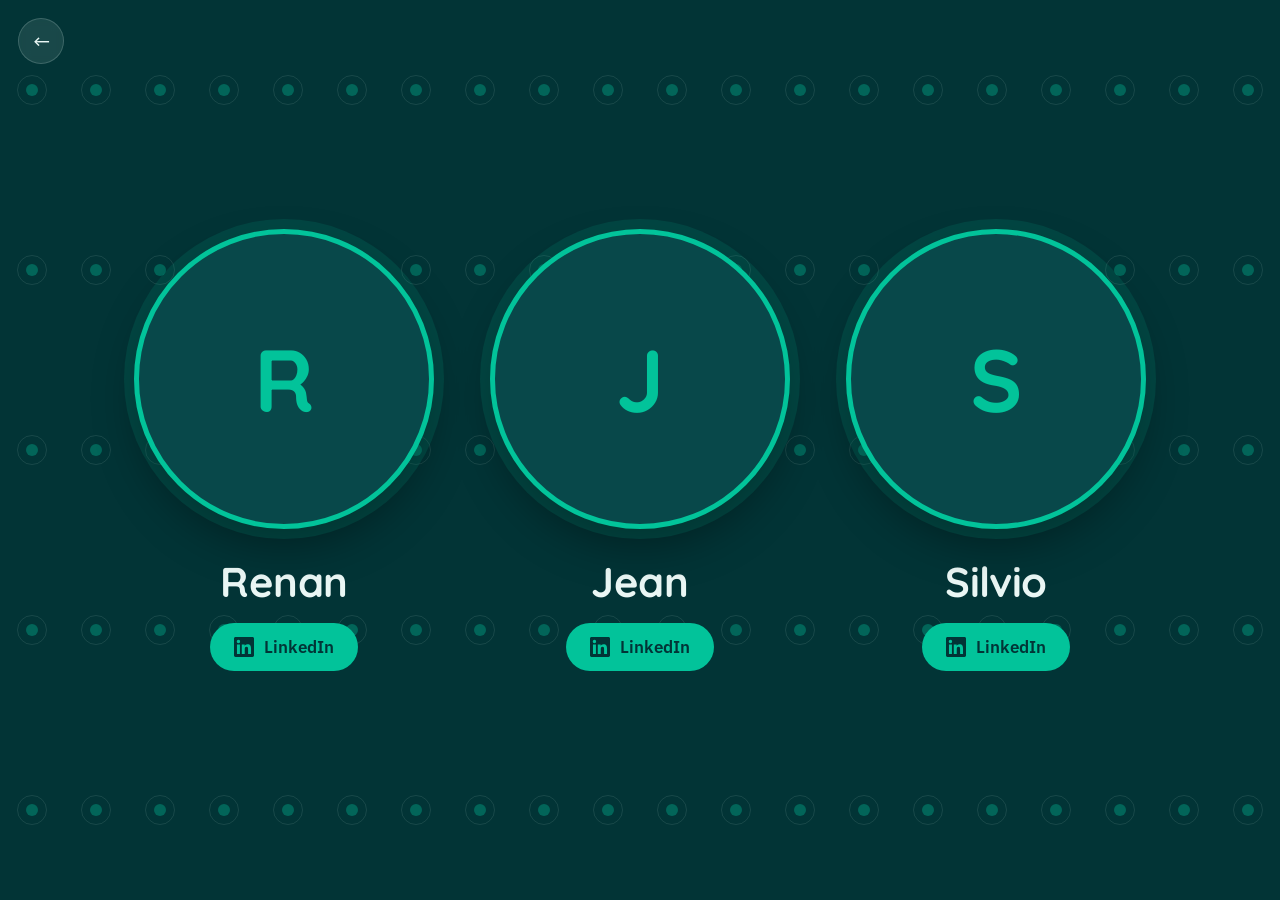
==== equipe.html @ 6020bb51 "feat: site principal deepsentinel" ====
<!doctype html>
<html lang="pt-BR">
<head>
<meta charset="utf-8">
<meta name="viewport" content="width=device-width, initial-scale=1, viewport-fit=cover">
<title>Equipe · DeepSentinel</title>
<meta name="theme-color" content="#023436">
<link rel="icon" type="image/png" href="assets/icone.png">
<link rel="preconnect" href="https://fonts.googleapis.com">
<link rel="preconnect" href="https://fonts.gstatic.com" crossorigin>
<link href="https://fonts.googleapis.com/css2?family=IBM+Plex+Sans:wght@400;600&family=Quicksand:wght@600;700&display=swap" rel="stylesheet">
<link rel="stylesheet" href="styles.css">
</head>
<body class="escuro">

<div class="olhos" aria-hidden="true"></div>
<a class="voltar" href="index.html" data-ir="index.html" data-cor="#F7F7F7" aria-label="Voltar">←</a>

<!--
  COMO EDITAR
  1. Troque o href de cada pessoa pelo link do LinkedIn.
  2. Fotos em assets/fotos/: renan.jpg, jean.jpg, silvio.jpg (sem foto, aparece a inicial).
  3. Para acrescentar sobrenome, edite o <h2>.
-->
<main class="lista">

  <a class="pessoa" href="https://www.linkedin.com/in/COLE-O-LINK-DO-RENAN" target="_blank" rel="noopener noreferrer" aria-label="Abrir o LinkedIn do Renan">
    <div class="foto"><span class="ini" aria-hidden="true">R</span><img src="assets/fotos/renan.jpg" alt="Foto do Renan" onerror="this.remove()"></div>
    <h2>Renan</h2>
    <span class="pill"><svg viewBox="0 0 24 24" fill="currentColor" aria-hidden="true"><path d="M20.45 20.45h-3.56v-5.57c0-1.33-.03-3.04-1.85-3.04-1.86 0-2.14 1.45-2.14 2.94v5.67H9.35V9h3.41v1.56h.05c.48-.9 1.64-1.85 3.37-1.85 3.6 0 4.27 2.37 4.27 5.46v6.28zM5.34 7.43a2.06 2.06 0 1 1 0-4.13 2.06 2.06 0 0 1 0 4.13zM7.12 20.45H3.56V9h3.56v11.45zM22.22 0H1.77C.79 0 0 .77 0 1.73v20.54C0 23.23.79 24 1.77 24h20.45c.98 0 1.78-.77 1.78-1.73V1.73C24 .77 23.2 0 22.22 0z"/></svg>LinkedIn</span>
  </a>

  <a class="pessoa" href="https://www.linkedin.com/in/COLE-O-LINK-DO-JEAN" target="_blank" rel="noopener noreferrer" aria-label="Abrir o LinkedIn do Jean">
    <div class="foto"><span class="ini" aria-hidden="true">J</span><img src="assets/fotos/jean.jpg" alt="Foto do Jean" onerror="this.remove()"></div>
    <h2>Jean</h2>
    <span class="pill"><svg viewBox="0 0 24 24" fill="currentColor" aria-hidden="true"><path d="M20.45 20.45h-3.56v-5.57c0-1.33-.03-3.04-1.85-3.04-1.86 0-2.14 1.45-2.14 2.94v5.67H9.35V9h3.41v1.56h.05c.48-.9 1.64-1.85 3.37-1.85 3.6 0 4.27 2.37 4.27 5.46v6.28zM5.34 7.43a2.06 2.06 0 1 1 0-4.13 2.06 2.06 0 0 1 0 4.13zM7.12 20.45H3.56V9h3.56v11.45zM22.22 0H1.77C.79 0 0 .77 0 1.73v20.54C0 23.23.79 24 1.77 24h20.45c.98 0 1.78-.77 1.78-1.73V1.73C24 .77 23.2 0 22.22 0z"/></svg>LinkedIn</span>
  </a>

  <a class="pessoa" href="https://www.linkedin.com/in/COLE-O-LINK-DO-SILVIO" target="_blank" rel="noopener noreferrer" aria-label="Abrir o LinkedIn do Silvio">
    <div class="foto"><span class="ini" aria-hidden="true">S</span><img src="assets/fotos/silvio.jpg" alt="Foto do Silvio" onerror="this.remove()"></div>
    <h2>Silvio</h2>
    <span class="pill"><svg viewBox="0 0 24 24" fill="currentColor" aria-hidden="true"><path d="M20.45 20.45h-3.56v-5.57c0-1.33-.03-3.04-1.85-3.04-1.86 0-2.14 1.45-2.14 2.94v5.67H9.35V9h3.41v1.56h.05c.48-.9 1.64-1.85 3.37-1.85 3.6 0 4.27 2.37 4.27 5.46v6.28zM5.34 7.43a2.06 2.06 0 1 1 0-4.13 2.06 2.06 0 0 1 0 4.13zM7.12 20.45H3.56V9h3.56v11.45zM22.22 0H1.77C.79 0 0 .77 0 1.73v20.54C0 23.23.79 24 1.77 24h20.45c.98 0 1.78-.77 1.78-1.73V1.73C24 .77 23.2 0 22.22 0z"/></svg>LinkedIn</span>
  </a>

</main>

<script src="app.js"></script>
</body>
</html>
---- styles.css ----
:root {
  --fundo: #023436;
  --fundo-2: #08484A;
  --texto: #EAF7F5;
  --suave: #9CC7C2;
  --destaque: #02C39A;
  --papel: #F7F7F7;
  --f-titulo: "Quicksand", "Nunito", "Segoe UI", sans-serif;
  --f-corpo: "IBM Plex Sans", "Segoe UI", Arial, sans-serif;
}
* { box-sizing: border-box; -webkit-tap-highlight-color: transparent; }
html, body { margin: 0; }
body { font-family: var(--f-corpo); -webkit-font-smoothing: antialiased; overflow-x: hidden; }
h1, h2, p { margin: 0; }
a { color: inherit; text-decoration: none; }
:focus-visible { outline: 3px solid var(--destaque); outline-offset: 3px; border-radius: 10px; }

/* ---------- cem olhos de fundo ---------- */
.olhos { position: fixed; inset: 0; display: grid; pointer-events: none; z-index: 0; }
.olhinho { --t: clamp(14px, 6vmin, 30px); width: var(--t); height: var(--t); margin: auto; border-radius: 50%; display: grid; place-items: center; border: 1.5px solid var(--cor-olho); opacity: 0; animation: surge .8s forwards; }
.olhinho i { display: block; width: 46%; height: 46%; border-radius: 50%; background: var(--cor-iris); transition: transform .5s cubic-bezier(.2,.8,.2,1); }
@keyframes surge { to { opacity: 1; } }

/* ---------- transição ---------- */
.onda { position: fixed; inset: 0; z-index: 50; pointer-events: none; clip-path: circle(0 at 50% 50%); transition: clip-path .8s cubic-bezier(.65,0,.25,1); }

/* ---------- página 1 ---------- */
body.claro { background: var(--papel); color: var(--fundo); --cor-olho: rgba(2,52,54,.13); --cor-iris: rgba(2,195,154,.45); }
.tela { position: relative; z-index: 1; min-height: 100vh; min-height: 100dvh; display: flex; flex-direction: column; justify-content: space-between; align-items: center; padding: clamp(28px, 6vh, 64px) 24px clamp(24px, 5vh, 48px); max-width: 620px; margin-inline: auto; }
.logo { flex: 1; display: grid; place-items: center; width: 100%; }
.logo svg { width: min(74vw, 44dvh, 400px); height: auto; overflow: visible; display: block; }

.logo .haste { transform-box: fill-box; transform-origin: top; animation: cresce 1s .1s cubic-bezier(.2,.9,.2,1) both; }
.logo .bojo { transform-box: fill-box; transform-origin: center; animation: pop .8s .35s cubic-bezier(.2,1.3,.4,1) both; }
.logo .abre { transform-box: fill-box; transform-origin: center; animation: abre .7s .9s cubic-bezier(.2,1.2,.4,1) both; }
.logo #olho { transform-box: fill-box; transform-origin: center; }
.logo #olho.pisca { animation: pisca .22s ease-in-out; }
.logo #iris, .logo #pupila { transition: transform .45s cubic-bezier(.2,.9,.2,1); }
.logo .anel { fill: none; stroke: var(--destaque); stroke-width: 3; transform-box: fill-box; transform-origin: center; opacity: 0; animation: anel 4s 1.6s infinite cubic-bezier(.2,.6,.3,1); }
.logo .anel:nth-of-type(2) { animation-delay: 2.3s; }
@keyframes cresce { from { transform: scaleY(0); } }
@keyframes pop { from { transform: scale(.4); opacity: 0; } }
@keyframes abre { from { transform: scale(0); } }
@keyframes pisca { 50% { transform: scaleY(.06); } }
@keyframes anel { 0% { transform: scale(1); opacity: .55; } 100% { transform: scale(3.6); opacity: 0; } }

.base { width: 100%; display: flex; flex-direction: column; gap: 22px; margin-top: -30px; padding-top: 44px; animation: sobe .9s 1.1s cubic-bezier(.2,.8,.2,1) both; }
.base .marca { font: 600 13px var(--f-corpo); letter-spacing: .12em; text-transform: uppercase; color: #07A07F; margin-bottom: 10px; }
.base h1 { font: 700 clamp(2.1rem, 9.5vw, 3.2rem)/1.04 var(--f-titulo); letter-spacing: -.02em; }
.base h1 em { font-style: normal; color: #07A07F; }
.base .sub { margin-top: 12px; font-size: clamp(1rem, 4.2vw, 1.15rem); line-height: 1.45; color: #3F6663; max-width: 28em; }
@keyframes sobe { from { opacity: 0; transform: translateY(18px); } }

.botao { display: flex; align-items: center; justify-content: space-between; gap: 14px; width: 100%; background: var(--fundo); color: var(--texto); font: 600 1.15rem var(--f-corpo); padding: 18px 20px 18px 28px; border-radius: 999px; border: 0; cursor: pointer; transition: transform .15s; }
.botao:active { transform: scale(.97); }
.botao .seta { width: 40px; height: 40px; border-radius: 50%; background: var(--destaque); color: var(--fundo); display: grid; place-items: center; font-size: 1.3rem; animation: empurra 1.6s 2.2s infinite ease-in-out; }
@keyframes empurra { 50% { transform: translateX(6px); } }

/* véu fixo atrás do texto, para ele ficar legível sobre os olhos */
body.claro::after { content: ""; position: fixed; left: 0; right: 0; bottom: 0; height: 58vh; height: 58dvh; z-index: 0; pointer-events: none; background: linear-gradient(to bottom, rgba(247,247,247,0), var(--papel) 28%); }

/* ---------- página 2 ---------- */
body.escuro { background: var(--fundo); color: var(--texto); --cor-olho: rgba(234,247,245,.1); --cor-iris: rgba(2,195,154,.35); }
.voltar { position: fixed; top: 18px; left: 18px; z-index: 10; width: 46px; height: 46px; border-radius: 50%; display: grid; place-items: center; background: rgba(234,247,245,.1); border: 1px solid rgba(234,247,245,.18); color: var(--texto); font-size: 1.3rem; backdrop-filter: blur(6px); }
.lista { position: relative; z-index: 1; padding: 78px 24px 12vh; }
.pessoa { display: flex; flex-direction: column; align-items: center; justify-content: center; text-align: center; min-height: 62vh; min-height: 62dvh; gap: 0; opacity: 0; animation: entra .8s cubic-bezier(.2,.9,.2,1) forwards; }
.pessoa:nth-child(1) { animation-delay: .15s; } .pessoa:nth-child(2) { animation-delay: .3s; } .pessoa:nth-child(3) { animation-delay: .45s; }
@keyframes entra { from { opacity: 0; transform: translateY(40px) scale(.94); } to { opacity: 1; transform: none; } }
.foto { --d: min(66vw, 36dvh, 300px); width: var(--d); height: var(--d); border-radius: 50%; position: relative; display: grid; place-items: center; background: var(--fundo-2); border: 5px solid var(--destaque); box-shadow: 0 0 0 10px rgba(2,195,154,.12), 0 20px 50px -10px rgba(0,0,0,.45); overflow: hidden; transition: transform .25s; }
.pessoa:active .foto { transform: scale(.96); }
.foto img { position: absolute; inset: 0; width: 100%; height: 100%; object-fit: cover; }
.foto .ini { font: 700 clamp(3.4rem, 18vw, 5.5rem) var(--f-titulo); color: var(--destaque); }
.pessoa h2 { font: 700 clamp(1.9rem, 8vw, 2.6rem) var(--f-titulo); margin: 26px 0 16px; letter-spacing: -.01em; }
.pill { display: inline-flex; align-items: center; gap: 10px; background: var(--destaque); color: var(--fundo); font: 600 1.05rem var(--f-corpo); padding: 13px 24px; border-radius: 999px; }
.pill svg { width: 20px; height: 20px; }

@media (min-width: 900px) {
  .lista { display: flex; justify-content: center; gap: 56px; align-items: center; min-height: 100vh; padding: 40px; }
  .pessoa { min-height: 0; }
  .foto { --d: min(24vw, 300px); }
}
@media (prefers-reduced-motion: reduce) {
  *, *::before, *::after { animation-duration: .01s !important; animation-delay: 0s !important; transition-duration: .01s !important; }
  .logo .anel { display: none; }
}
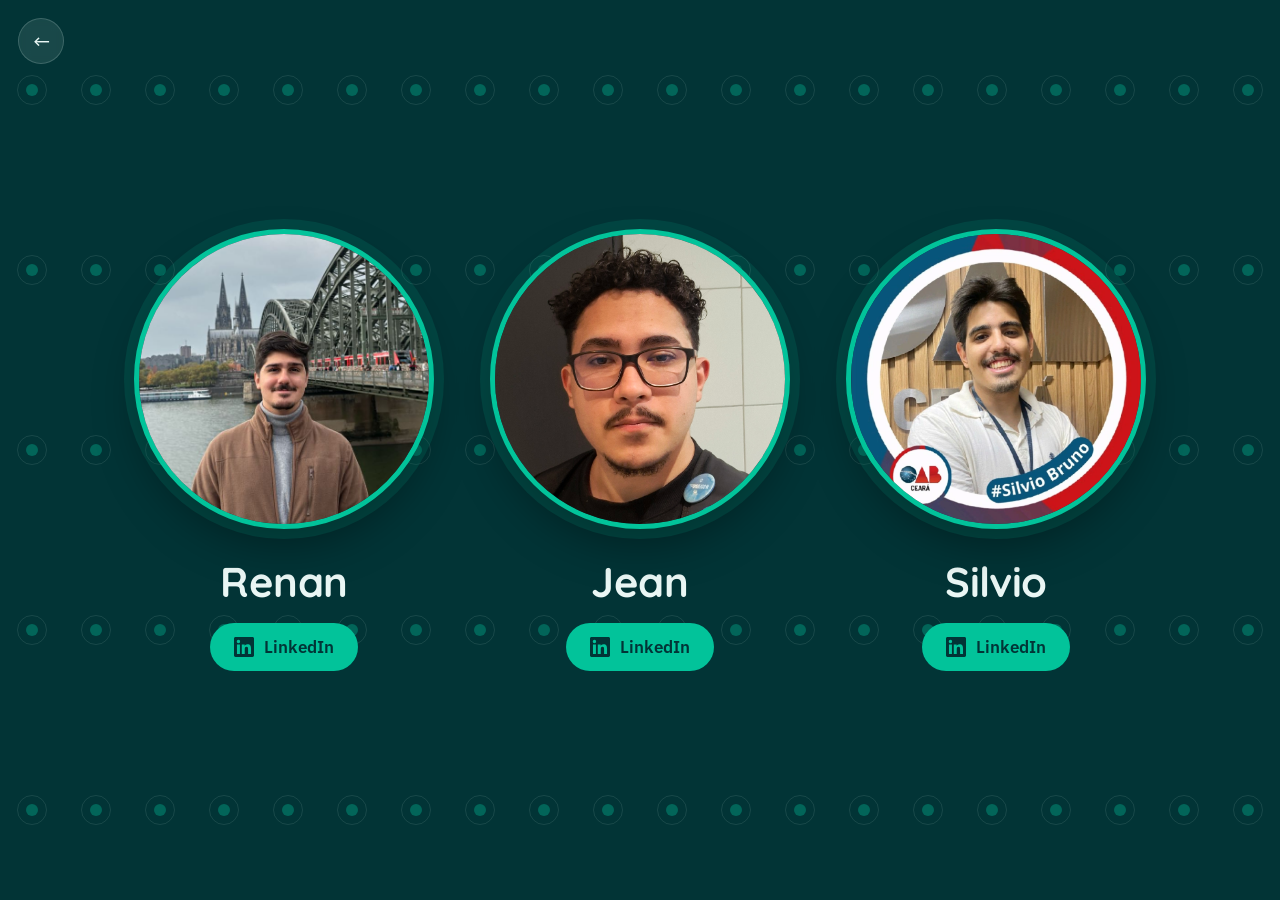
==== commit 96c7d865: "feat: adiciona fotos e links linkedin" ====
--- a/equipe.html
+++ b/equipe.html
@@ -24,20 +24,20 @@
 -->
 <main class="lista">
 
-  <a class="pessoa" href="https://www.linkedin.com/in/COLE-O-LINK-DO-RENAN" target="_blank" rel="noopener noreferrer" aria-label="Abrir o LinkedIn do Renan">
-    <div class="foto"><span class="ini" aria-hidden="true">R</span><img src="assets/fotos/renan.jpg" alt="Foto do Renan" onerror="this.remove()"></div>
+  <a class="pessoa" href="https://www.linkedin.com/in/renanelid/" target="_blank" rel="noopener noreferrer" aria-label="Abrir o LinkedIn do Renan">
+    <div class="foto"><span class="ini" aria-hidden="true">R</span><img src="assets/fotos/renan.png" alt="Foto do Renan" onerror="this.remove()"></div>
     <h2>Renan</h2>
     <span class="pill"><svg viewBox="0 0 24 24" fill="currentColor" aria-hidden="true"><path d="M20.45 20.45h-3.56v-5.57c0-1.33-.03-3.04-1.85-3.04-1.86 0-2.14 1.45-2.14 2.94v5.67H9.35V9h3.41v1.56h.05c.48-.9 1.64-1.85 3.37-1.85 3.6 0 4.27 2.37 4.27 5.46v6.28zM5.34 7.43a2.06 2.06 0 1 1 0-4.13 2.06 2.06 0 0 1 0 4.13zM7.12 20.45H3.56V9h3.56v11.45zM22.22 0H1.77C.79 0 0 .77 0 1.73v20.54C0 23.23.79 24 1.77 24h20.45c.98 0 1.78-.77 1.78-1.73V1.73C24 .77 23.2 0 22.22 0z"/></svg>LinkedIn</span>
   </a>
 
-  <a class="pessoa" href="https://www.linkedin.com/in/COLE-O-LINK-DO-JEAN" target="_blank" rel="noopener noreferrer" aria-label="Abrir o LinkedIn do Jean">
+  <a class="pessoa" href="https://www.linkedin.com/in/jean-de-souza-40072b241" target="_blank" rel="noopener noreferrer" aria-label="Abrir o LinkedIn do Jean">
     <div class="foto"><span class="ini" aria-hidden="true">J</span><img src="assets/fotos/jean.jpg" alt="Foto do Jean" onerror="this.remove()"></div>
     <h2>Jean</h2>
     <span class="pill"><svg viewBox="0 0 24 24" fill="currentColor" aria-hidden="true"><path d="M20.45 20.45h-3.56v-5.57c0-1.33-.03-3.04-1.85-3.04-1.86 0-2.14 1.45-2.14 2.94v5.67H9.35V9h3.41v1.56h.05c.48-.9 1.64-1.85 3.37-1.85 3.6 0 4.27 2.37 4.27 5.46v6.28zM5.34 7.43a2.06 2.06 0 1 1 0-4.13 2.06 2.06 0 0 1 0 4.13zM7.12 20.45H3.56V9h3.56v11.45zM22.22 0H1.77C.79 0 0 .77 0 1.73v20.54C0 23.23.79 24 1.77 24h20.45c.98 0 1.78-.77 1.78-1.73V1.73C24 .77 23.2 0 22.22 0z"/></svg>LinkedIn</span>
   </a>
 
-  <a class="pessoa" href="https://www.linkedin.com/in/COLE-O-LINK-DO-SILVIO" target="_blank" rel="noopener noreferrer" aria-label="Abrir o LinkedIn do Silvio">
-    <div class="foto"><span class="ini" aria-hidden="true">S</span><img src="assets/fotos/silvio.jpg" alt="Foto do Silvio" onerror="this.remove()"></div>
+  <a class="pessoa" href="https://www.linkedin.com/in/silvio-bruno-do-nascimento-lima-251293248/" target="_blank" rel="noopener noreferrer" aria-label="Abrir o LinkedIn do Silvio">
+    <div class="foto"><span class="ini" aria-hidden="true">S</span><img src="assets/fotos/silvio.png" alt="Foto do Silvio" onerror="this.remove()"></div>
     <h2>Silvio</h2>
     <span class="pill"><svg viewBox="0 0 24 24" fill="currentColor" aria-hidden="true"><path d="M20.45 20.45h-3.56v-5.57c0-1.33-.03-3.04-1.85-3.04-1.86 0-2.14 1.45-2.14 2.94v5.67H9.35V9h3.41v1.56h.05c.48-.9 1.64-1.85 3.37-1.85 3.6 0 4.27 2.37 4.27 5.46v6.28zM5.34 7.43a2.06 2.06 0 1 1 0-4.13 2.06 2.06 0 0 1 0 4.13zM7.12 20.45H3.56V9h3.56v11.45zM22.22 0H1.77C.79 0 0 .77 0 1.73v20.54C0 23.23.79 24 1.77 24h20.45c.98 0 1.78-.77 1.78-1.73V1.73C24 .77 23.2 0 22.22 0z"/></svg>LinkedIn</span>
   </a>
